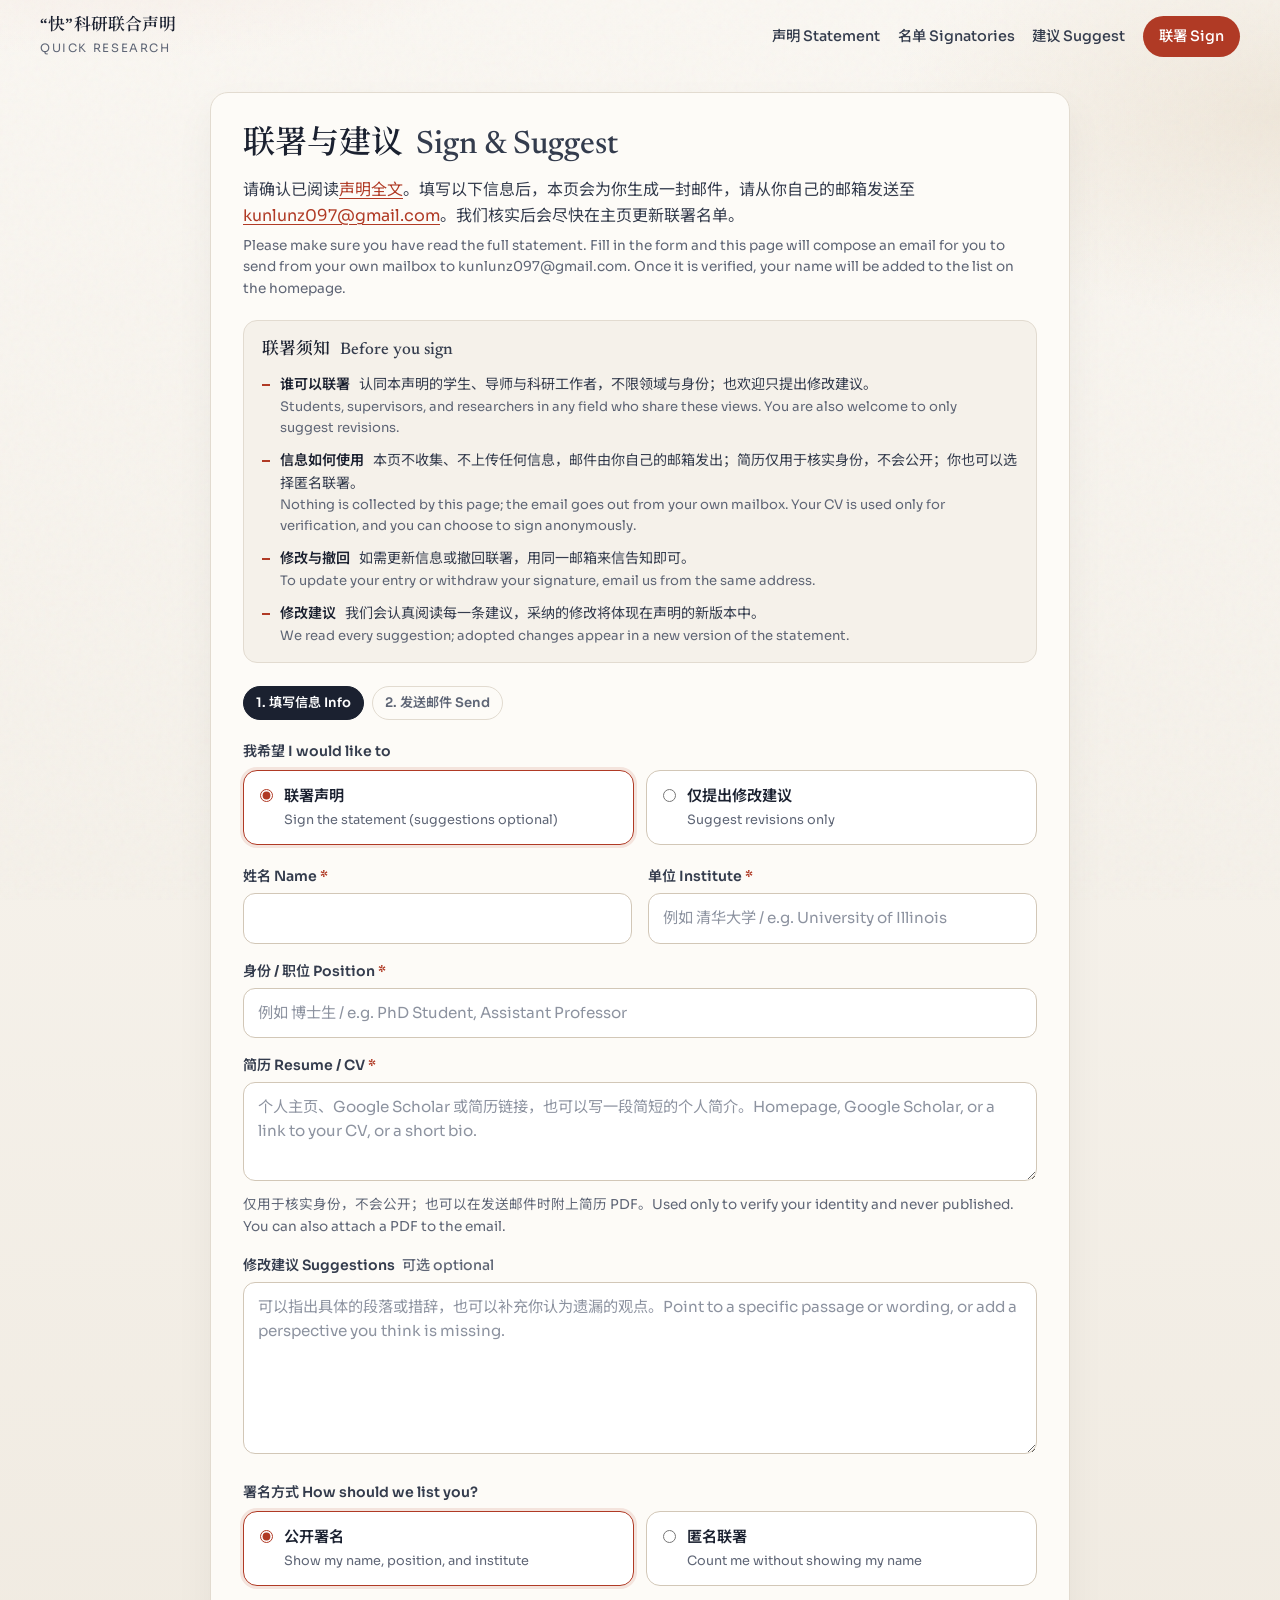
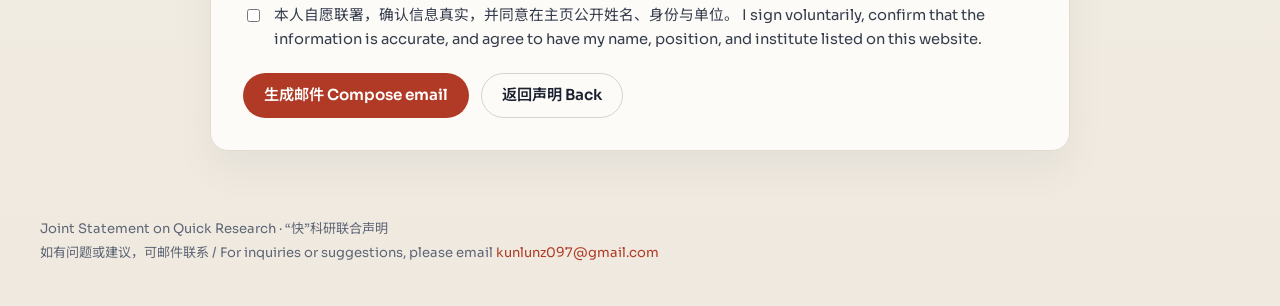
==== sign.html @ 941768a2 "Add bilingual Joint Statement on Quick Research site A static GitHub Pages site modeled on the layou" ====
<!doctype html>
<html lang="zh-CN">
<head>
  <meta charset="utf-8">
  <meta name="viewport" content="width=device-width, initial-scale=1">
  <title>联署与建议 · “快”科研联合声明 · Sign &amp; Suggest</title>
  <meta name="description" content="联署《“快”科研联合声明》或提出修改建议 / Sign the Joint Statement on Quick Research or suggest revisions.">
  <meta name="theme-color" content="#f5f1ea">
  <link rel="icon" href="static/favicon.svg" type="image/svg+xml">
  <link rel="preconnect" href="https://fonts.googleapis.com">
  <link rel="preconnect" href="https://fonts.gstatic.com" crossorigin>
  <link rel="stylesheet" href="https://fonts.googleapis.com/css2?family=Newsreader:ital,opsz,wght@0,6..72,400;0,6..72,500;0,6..72,600;1,6..72,400;1,6..72,500&family=Noto+Sans+SC:wght@400;500;600;700&family=Noto+Serif+SC:wght@500;600;700&family=Sora:wght@400;500;600;700&display=swap" media="print" onload="this.media='all'">
  <noscript><link rel="stylesheet" href="https://fonts.googleapis.com/css2?family=Newsreader:ital,opsz,wght@0,6..72,400;0,6..72,500;0,6..72,600;1,6..72,400;1,6..72,500&family=Noto+Sans+SC:wght@400;500;600;700&family=Noto+Serif+SC:wght@500;600;700&family=Sora:wght@400;500;600;700&display=swap"></noscript>
  <link rel="stylesheet" href="static/style.css">
  <script src="static/sign.js" defer></script>
</head>
<body>
  <div class="site">
    <header class="masthead">
      <div class="topbar">
        <a class="brand" href="./">
          <span class="brand-mark">“快”科研联合声明</span>
          <span class="brand-sub">Quick Research</span>
        </a>
        <nav class="nav" aria-label="Primary">
          <a href="./#statement">声明 Statement</a>
          <a href="./#list">名单 Signatories</a>
          <a href="sign.html?mode=suggest">建议 Suggest</a>
          <a class="nav-cta" href="sign.html">联署 Sign</a>
        </nav>
      </div>
    </header>

    <main class="page">
      <section class="form-shell" aria-labelledby="sign-title">
        <h1 id="sign-title">联署与建议 <span class="title-en">Sign &amp; Suggest</span></h1>
        <p class="lede">
          请确认已阅读<a href="./#statement">声明全文</a>。填写以下信息后，本页会为你生成一封邮件，请从你自己的邮箱发送至
          <a href="mailto:kunlunz097@gmail.com">kunlunz097@gmail.com</a>。我们核实后会尽快在主页更新联署名单。
        </p>
        <p class="hint">
          Please make sure you have read the full statement. Fill in the form and this page will compose an email for you to send from your own mailbox to kunlunz097@gmail.com. Once it is verified, your name will be added to the list on the homepage.
        </p>

        <div class="notes">
          <p class="notes-title">联署须知 <span class="title-en">Before you sign</span></p>
          <ul>
            <li>
              <strong>谁可以联署</strong>
              认同本声明的学生、导师与科研工作者，不限领域与身份；也欢迎只提出修改建议。
              <span>Students, supervisors, and researchers in any field who share these views. You are also welcome to only suggest revisions.</span>
            </li>
            <li>
              <strong>信息如何使用</strong>
              本页不收集、不上传任何信息，邮件由你自己的邮箱发出；简历仅用于核实身份，不会公开；你也可以选择匿名联署。
              <span>Nothing is collected by this page; the email goes out from your own mailbox. Your CV is used only for verification, and you can choose to sign anonymously.</span>
            </li>
            <li>
              <strong>修改与撤回</strong>
              如需更新信息或撤回联署，用同一邮箱来信告知即可。
              <span>To update your entry or withdraw your signature, email us from the same address.</span>
            </li>
            <li>
              <strong>修改建议</strong>
              我们会认真阅读每一条建议，采纳的修改将体现在声明的新版本中。
              <span>We read every suggestion; adopted changes appear in a new version of the statement.</span>
            </li>
          </ul>
        </div>

        <div class="steps">
          <div class="step active" data-step="1">1. 填写信息 Info</div>
          <div class="step" data-step="2">2. 发送邮件 Send</div>
        </div>

        <form id="sign-form" data-version="v1.0">
          <fieldset class="mode-switch">
            <legend>我希望 I would like to</legend>
            <div class="mode-options">
              <label class="mode-option">
                <input type="radio" name="mode" value="sign" checked>
                <span>
                  <strong>联署声明</strong>
                  <small>Sign the statement (suggestions optional)</small>
                </span>
              </label>
              <label class="mode-option">
                <input type="radio" name="mode" value="suggest">
                <span>
                  <strong>仅提出修改建议</strong>
                  <small>Suggest revisions only</small>
                </span>
              </label>
            </div>
          </fieldset>

          <div class="grid two">
            <div>
              <label for="name">姓名 Name <span class="req">*</span></label>
              <input id="name" name="name" required maxlength="80" autocomplete="name">
            </div>
            <div>
              <label for="institute">单位 Institute <span class="req">*</span></label>
              <input id="institute" name="institute" required maxlength="160" autocomplete="organization" placeholder="例如 清华大学 / e.g. University of Illinois">
            </div>
          </div>

          <div class="field">
            <label for="position">
              身份 / 职位 Position
              <span class="req" data-show-in="sign">*</span>
              <span class="optional" data-show-in="suggest" hidden>可选 optional</span>
            </label>
            <input id="position" name="position" required maxlength="80" list="position-options" placeholder="例如 博士生 / e.g. PhD Student, Assistant Professor">
            <datalist id="position-options">
              <option value="本科生 Undergraduate Student"></option>
              <option value="硕士生 Master's Student"></option>
              <option value="博士生 PhD Student"></option>
              <option value="博士后 Postdoctoral Researcher"></option>
              <option value="助理教授 Assistant Professor"></option>
              <option value="副教授 Associate Professor"></option>
              <option value="教授 Professor"></option>
              <option value="研究员 Research Scientist"></option>
              <option value="工程师 Engineer"></option>
            </datalist>
          </div>

          <div class="field">
            <label for="resume">
              简历 Resume / CV
              <span class="req" data-show-in="sign">*</span>
              <span class="optional" data-show-in="suggest" hidden>可选 optional</span>
            </label>
            <textarea id="resume" name="resume" rows="3" required maxlength="2000" placeholder="个人主页、Google Scholar 或简历链接，也可以写一段简短的个人简介。Homepage, Google Scholar, or a link to your CV, or a short bio."></textarea>
            <p class="hint">仅用于核实身份，不会公开；也可以在发送邮件时附上简历 PDF。Used only to verify your identity and never published. You can also attach a PDF to the email.</p>
          </div>

          <div class="field">
            <label for="suggestions">
              修改建议 Suggestions
              <span class="req" data-show-in="suggest" hidden>*</span>
              <span class="optional" data-show-in="sign">可选 optional</span>
            </label>
            <textarea id="suggestions" name="suggestions" rows="6" maxlength="6000" placeholder="可以指出具体的段落或措辞，也可以补充你认为遗漏的观点。Point to a specific passage or wording, or add a perspective you think is missing."></textarea>
          </div>

          <fieldset class="mode-switch" id="listing-row">
            <legend>署名方式 How should we list you?</legend>
            <div class="mode-options">
              <label class="mode-option">
                <input type="radio" name="listing" value="public" checked>
                <span>
                  <strong>公开署名</strong>
                  <small>Show my name, position, and institute</small>
                </span>
              </label>
              <label class="mode-option">
                <input type="radio" name="listing" value="anonymous">
                <span>
                  <strong>匿名联署</strong>
                  <small>Count me without showing my name</small>
                </span>
              </label>
            </div>
          </fieldset>

          <label class="checkbox" id="consent-row">
            <input type="checkbox" id="consent" name="consent" required>
            <span data-show-in-listing="public">
              本人自愿联署，确认信息真实，并同意在主页公开姓名、身份与单位。
              I sign voluntarily, confirm that the information is accurate, and agree to have my name, position, and institute listed on this website.
            </span>
            <span data-show-in-listing="anonymous" hidden>
              本人自愿联署，确认信息真实；我选择匿名联署，主页只计入人数，不公开我的姓名与单位。
              I sign voluntarily and confirm that the information is accurate. I choose to sign anonymously: I am counted, but my name and institute are not shown.
            </span>
          </label>

          <div class="actions">
            <button class="btn btn-primary" type="submit">生成邮件 Compose email</button>
            <a class="btn btn-ghost" href="./">返回声明 Back</a>
          </div>
        </form>

        <section class="send-step" id="send-step" aria-labelledby="send-title" hidden>
          <h2 id="send-title" tabindex="-1">最后一步：从你的邮箱发送 <span class="title-en">Last step: send it from your mailbox</span></h2>
          <p class="hint">
            建议使用机构邮箱发送，便于我们核实身份；如需附上简历 PDF，请在发送前添加附件。
            An institutional address helps us verify your signature. To include a CV, attach it before sending.
          </p>

          <div class="mail-card">
            <div class="mail-row">
              <span class="mail-key">收件人 To</span>
              <span class="mail-val" id="mail-to">kunlunz097@gmail.com</span>
              <button class="copy-btn" type="button" data-copy="mail-to">复制 Copy</button>
            </div>
            <div class="mail-row">
              <span class="mail-key">主题 Subject</span>
              <span class="mail-val" id="mail-subject"></span>
              <button class="copy-btn" type="button" data-copy="mail-subject">复制 Copy</button>
            </div>
            <div class="mail-row mail-row-body">
              <span class="mail-key">正文 Body</span>
              <button class="copy-btn" type="button" data-copy="mail-body">复制 Copy</button>
              <pre class="mail-body" id="mail-body"></pre>
            </div>
          </div>

          <div class="actions">
            <a class="btn btn-primary" id="send-mailto" href="mailto:kunlunz097@gmail.com">用邮件客户端发送 Mail app</a>
            <a class="btn btn-ghost" id="send-gmail" href="https://mail.google.com/" target="_blank" rel="noopener noreferrer">用 Gmail 发送</a>
            <a class="btn btn-ghost" id="send-outlook" href="https://outlook.office.com/" target="_blank" rel="noopener noreferrer">用 Outlook 发送</a>
          </div>
          <p class="hint" id="long-note" hidden>
            正文较长，部分邮件客户端可能无法完整带入；如有缺失，请用“复制”按钮粘贴正文。
            The message is long and some mail apps may cut it off; if so, paste the body with the Copy button.
          </p>
          <p class="hint">
            如果以上按钮都无法打开邮箱，请复制收件人、主题与正文，在任意邮箱中手动发送。
            If none of the buttons work, copy the address, subject, and body into any email client.
          </p>
          <div class="actions">
            <button class="btn btn-ghost" type="button" id="edit-again">← 返回修改 Edit</button>
          </div>
        </section>
      </section>
    </main>

    <footer class="footer">
      <p>Joint Statement on Quick Research · “快”科研联合声明</p>
      <p>
        如有问题或建议，可邮件联系 /
        For inquiries or suggestions, please email
        <a href="mailto:kunlunz097@gmail.com">kunlunz097@gmail.com</a>
      </p>
    </footer>
  </div>
</body>
</html>
---- static/style.css ----
/* “快”科研联合声明 · Joint Statement on Quick Research */

:root {
  --ink: #1b2130;
  --ink-soft: #343c4d;
  --muted: #5f6676;
  --line: #e2dbd0;
  --line-strong: #d2c7b7;
  --paper: #f5f1ea;
  --sheet: #fdfbf7;
  --accent: #b03a25;
  --accent-deep: #8a2b1a;
  --accent-soft: #f7e7e1;
  --gold: #b08a52;
  --measure: 52rem;
  --shell: 1200px;
  --gutter: 2.5rem;
  --serif: "Newsreader", "Noto Serif SC", "Source Han Serif SC", "Songti SC", "STSong", "SimSun", Georgia, serif;
  --sans: "Sora", "Noto Sans SC", "PingFang SC", "Hiragino Sans GB", "Microsoft YaHei", system-ui, sans-serif;
  --ease: cubic-bezier(0.22, 1, 0.36, 1);
  color-scheme: light;
}

* { box-sizing: border-box; }

[hidden] { display: none !important; }

html {
  scroll-behavior: smooth;
  -webkit-text-size-adjust: 100%;
  text-size-adjust: 100%;
}

body {
  margin: 0;
  min-height: 100vh;
  color: var(--ink);
  font-family: var(--sans);
  font-weight: 400;
  line-height: 1.6;
  background-color: var(--paper);
  background-image:
    radial-gradient(900px 420px at 10% -10%, rgba(176, 58, 37, 0.1), transparent 60%),
    radial-gradient(720px 380px at 100% 6%, rgba(176, 138, 82, 0.14), transparent 55%),
    linear-gradient(180deg, #faf7f2 0%, var(--paper) 45%, #efe9df 100%);
  -webkit-font-smoothing: antialiased;
}

/* Paper grain */
body::before {
  content: "";
  position: fixed;
  inset: 0;
  z-index: 0;
  pointer-events: none;
  opacity: 0.035;
  background-image: url("data:image/svg+xml,%3Csvg xmlns='http://www.w3.org/2000/svg' viewBox='0 0 200 200'%3E%3Cfilter id='n'%3E%3CfeTurbulence type='fractalNoise' baseFrequency='0.85' numOctaves='3' stitchTiles='stitch'/%3E%3C/filter%3E%3Crect width='100%25' height='100%25' filter='url(%23n)'/%3E%3C/svg%3E");
}

a {
  color: var(--accent);
  text-decoration-thickness: 1px;
  text-underline-offset: 0.18em;
}
a:hover { color: var(--accent-deep); }

:focus-visible {
  outline: 2px solid var(--accent);
  outline-offset: 3px;
}

h1, h2 { text-wrap: balance; }
p, li { text-wrap: pretty; }

.site {
  position: relative;
  z-index: 1;
}

/* —— Masthead —— */
.masthead {
  width: min(var(--shell), calc(100% - var(--gutter)));
  margin: 0 auto;
  padding: 0.85rem 0 0;
}

.topbar {
  display: flex;
  justify-content: space-between;
  align-items: center;
  gap: 1rem;
  padding: 0.15rem 0 0.7rem;
}

.brand {
  display: grid;
  gap: 0.15rem;
  color: inherit;
  text-decoration: none;
}
.brand:hover { color: inherit; }
.brand-mark {
  font-family: var(--serif);
  font-size: 1.05rem;
  font-weight: 600;
  line-height: 1.2;
  letter-spacing: 0.01em;
}
.brand-sub {
  font-size: 0.72rem;
  letter-spacing: 0.14em;
  text-transform: uppercase;
  color: var(--muted);
}

.nav {
  display: flex;
  flex-wrap: wrap;
  align-items: center;
  gap: 0.4rem 1.1rem;
  font-size: 0.9rem;
}
.nav a {
  color: var(--ink-soft);
  font-weight: 500;
  text-decoration: none;
}
.nav a:hover { color: var(--accent); }
.nav .nav-cta {
  padding: 0.55rem 1rem;
  border-radius: 999px;
  background: var(--accent);
  color: #fff;
  transition: background 0.25s var(--ease), transform 0.25s var(--ease);
}
.nav .nav-cta:hover {
  background: var(--accent-deep);
  color: #fff;
  transform: translateY(-1px);
}

/* —— Hero —— */
.hero {
  position: relative;
  width: min(var(--shell), calc(100% - var(--gutter)));
  margin: 0 auto;
  padding: 0.75rem 0 2rem;
  border-bottom: 1px solid var(--line);
}

.hero-inner {
  max-width: 46rem;
  animation: rise 0.9s var(--ease) both;
}

.hero-kicker {
  display: inline-flex;
  align-items: center;
  gap: 0.6rem;
  margin: 0 0 1.1rem;
  font-size: 0.78rem;
  font-weight: 600;
  letter-spacing: 0.16em;
  text-transform: uppercase;
  color: var(--accent);
}
.hero-kicker svg { flex: 0 0 auto; }

.hero-brand {
  margin: 0;
  font-family: var(--serif);
  font-size: clamp(2.5rem, 6vw, 3.9rem);
  font-weight: 600;
  line-height: 1.08;
  letter-spacing: -0.02em;
  color: var(--ink);
}

.hero-brand-en {
  display: block;
  margin-top: 0.5rem;
  font-size: clamp(1.15rem, 2.4vw, 1.55rem);
  font-weight: 500;
  letter-spacing: 0.005em;
  color: var(--ink-soft);
}

.hero-lead {
  max-width: 36rem;
  margin: 1.2rem 0 0;
  font-family: var(--serif);
  font-size: 1.15rem;
  line-height: 1.7;
  color: var(--ink-soft);
}

.hero-actions {
  display: flex;
  flex-wrap: wrap;
  gap: 0.75rem;
  margin-top: 1.6rem;
}

/* A seal stamp: the traditional way to sign a document. */
.seal {
  display: none;
  position: absolute;
  top: 50%;
  right: 4%;
  width: 8.25rem;
  height: 8.25rem;
  place-items: center;
  border-radius: 12px;
  background: var(--accent);
  color: #fbf3ec;
  box-shadow:
    inset 0 0 0 5px var(--accent),
    inset 0 0 0 7px rgba(251, 243, 236, 0.85),
    0 14px 30px rgba(138, 43, 26, 0.18);
  transform: translateY(-50%) rotate(-6deg);
  animation: stamp 0.9s var(--ease) 0.25s both;
}
/* Two characters per row, read left to right: 快而 / 不苟. */
.seal span {
  display: block;
  width: 2.2em;
  font-family: "Noto Serif SC", "Source Han Serif SC", "Songti SC", "STSong", serif;
  font-size: 2.45rem;
  font-weight: 700;
  line-height: 1.1;
  letter-spacing: 0.04em;
  text-align: center;
}

/* —— Buttons —— */
.btn {
  appearance: none;
  display: inline-flex;
  align-items: center;
  justify-content: center;
  gap: 0.4rem;
  padding: 0.78rem 1.25rem;
  border: 1px solid transparent;
  border-radius: 999px;
  font: inherit;
  font-size: 0.95rem;
  font-weight: 600;
  line-height: 1.2;
  text-decoration: none;
  cursor: pointer;
  transition: background 0.25s var(--ease), border-color 0.25s var(--ease), color 0.25s var(--ease), transform 0.25s var(--ease);
}
.btn:hover { transform: translateY(-1px); }
.btn-primary { background: var(--accent); color: #fff; }
.btn-primary:hover { background: var(--accent-deep); color: #fff; }
.btn-ghost {
  background: transparent;
  border-color: rgba(27, 33, 48, 0.18);
  color: var(--ink);
}
.btn-ghost:hover {
  background: rgba(255, 255, 255, 0.6);
  color: var(--ink);
}

/* —— Reading column —— */
.rail {
  width: min(var(--shell), calc(100% - var(--gutter)));
  margin: 0 auto;
  padding: 0 0 4rem;
}

.reader {
  width: min(var(--measure), 100%);
  margin: 0 auto;
  padding-top: 2.25rem;
}

.lang-dock {
  position: sticky;
  top: 0;
  z-index: 5;
  display: flex;
  justify-content: space-between;
  align-items: center;
  gap: 1rem;
  margin: 0 0 1.75rem;
  padding: 0.85rem 0;
  background: rgba(247, 243, 237, 0.95);
  -webkit-backdrop-filter: blur(10px);
  backdrop-filter: blur(10px);
  border-bottom: 1px solid var(--line);
}

.lang-tabs {
  display: inline-flex;
  gap: 0.15rem;
  padding: 0.18rem;
  border: 1px solid var(--line);
  border-radius: 999px;
  background: rgba(255, 255, 255, 0.7);
}
.lang-tab {
  appearance: none;
  padding: 0.42rem 0.95rem;
  border: 0;
  border-radius: 999px;
  background: transparent;
  color: var(--muted);
  font: inherit;
  font-size: 0.88rem;
  font-weight: 600;
  cursor: pointer;
  transition: background 0.2s var(--ease), color 0.2s var(--ease);
}
.lang-tab:hover { color: var(--ink); }
.lang-tab.active {
  background: var(--ink);
  color: #fff;
}

.revise-chip {
  display: inline-flex;
  align-items: center;
  gap: 0.55rem;
  max-width: min(22rem, 58%);
  padding: 0.38rem 0.7rem 0.38rem 0.45rem;
  border: 1px solid var(--line);
  border-radius: 999px;
  background: rgba(253, 251, 247, 0.85);
  color: var(--ink);
  text-decoration: none;
  transition: border-color 0.2s var(--ease), background 0.2s var(--ease), color 0.2s var(--ease);
}
.revise-chip:hover {
  border-color: rgba(176, 58, 37, 0.4);
  background: var(--accent-soft);
  color: var(--accent-deep);
}
.revise-chip-icon {
  flex: 0 0 auto;
  display: inline-flex;
  align-items: center;
  justify-content: center;
  width: 1.55rem;
  height: 1.55rem;
  border: 1px solid rgba(176, 58, 37, 0.3);
  border-radius: 999px;
  color: var(--accent);
}
.revise-chip-text {
  min-width: 0;
  display: flex;
  flex-direction: column;
  gap: 0.05rem;
  line-height: 1.2;
}
.revise-chip-label {
  font-size: 0.9rem;
  font-weight: 600;
  letter-spacing: 0.02em;
  color: var(--ink-soft);
}
.revise-chip:hover .revise-chip-label { color: var(--accent); }
.revise-chip-title {
  overflow: hidden;
  font-size: 0.78rem;
  font-weight: 500;
  color: var(--ink-soft);
  white-space: nowrap;
  text-overflow: ellipsis;
}
.revise-chip-arrow {
  flex: 0 0 auto;
  font-size: 0.85rem;
  color: var(--muted);
}
.revise-chip:hover .revise-chip-arrow { color: var(--accent); }

.lang-panel.active { animation: fade 0.45s var(--ease) both; }

/* —— Statement document —— */
.statement-doc {
  font-family: var(--serif);
  color: var(--ink);
}

.statement-doc[lang="zh-CN"] {
  font-size: 1.125rem;
  line-height: 1.95;
  letter-spacing: 0.02em;
}

.statement-doc[lang="en"] {
  font-size: 1.125rem;
  line-height: 1.75;
}

.statement-doc .doc-head {
  margin-bottom: 2rem;
  padding-bottom: 1.5rem;
  border-bottom: 1px solid var(--line);
}

.statement-doc h1 {
  margin: 0;
  font-size: clamp(1.7rem, 3vw, 2.15rem);
  font-weight: 600;
  line-height: 1.25;
  letter-spacing: -0.01em;
}

.statement-doc .subtitle {
  margin: 0.7rem 0 0;
  color: var(--muted);
  font-size: 1.05rem;
}
.statement-doc .subtitle strong {
  color: var(--ink);
  font-weight: 700;
}

.statement-doc .subtitle-note {
  margin: 0.35rem 0 0;
  color: var(--muted);
  font-size: 0.95rem;
  text-wrap: balance;
}

/* Set the Chinese dash in a CJK font so its two halves join into one line. */
.zh-dash {
  font-family: "Noto Serif SC", "Source Han Serif SC", "Songti SC", "STSong", "SimSun", serif;
  letter-spacing: 0;
}

.statement-doc[lang="zh-CN"] .doc-head h1 { text-align: center; }
.statement-doc[lang="zh-CN"] .doc-head .subtitle,
.statement-doc[lang="zh-CN"] .doc-head .subtitle-note { text-align: right; }

.statement-doc .lead {
  margin: 1.5rem 0 0;
  color: var(--ink-soft);
  font-size: 1.12rem;
}

.statement-doc[lang="zh-CN"] .lead,
.statement-doc[lang="zh-CN"] > p:not(.closing-line):not(.closing):not(.doc-meta) {
  text-indent: 2em;
}

.statement-doc h2 {
  margin: 2.4rem 0 0.85rem;
  padding-top: 0.35rem;
  font-size: 1.2rem;
  font-weight: 600;
  letter-spacing: 0.01em;
  color: var(--ink);
  scroll-margin-top: 4.75rem;
}
.statement-doc h2::before {
  content: "";
  display: block;
  width: 2.25rem;
  height: 2px;
  margin-bottom: 0.85rem;
  background: var(--gold);
}

.statement-doc p { margin: 0 0 1.05rem; }

.statement-doc .points {
  margin: 0.75rem 0 1.25rem;
  padding: 0;
  list-style: none;
  counter-reset: point;
}
.statement-doc .points li {
  position: relative;
  margin: 0 0 1.5rem;
  padding: 0 0 0 2.1rem;
}
.statement-doc .points li::before {
  counter-increment: point;
  content: counter(point, decimal-leading-zero);
  position: absolute;
  top: 0.15rem;
  left: 0;
  font-family: var(--sans);
  font-size: 0.78rem;
  font-weight: 700;
  letter-spacing: 0.04em;
  color: var(--accent);
}
.statement-doc .points strong {
  display: block;
  margin-bottom: 0.4rem;
  font-weight: 600;
  color: var(--ink);
}
.statement-doc[lang="zh-CN"] .points li { line-height: 1.9; }

/* Speed we reject / speed we stand for */
.statement-doc .contrast {
  display: grid;
  grid-template-columns: repeat(2, minmax(0, 1fr));
  gap: 0.9rem;
  margin: 1.6rem 0 1.4rem;
}
.contrast-col {
  padding: 1.05rem 1.15rem 0.55rem;
  border: 1px solid var(--line);
  border-radius: 14px;
  background: var(--sheet);
}
.contrast-col.is-support {
  border-color: rgba(176, 58, 37, 0.32);
  background: linear-gradient(180deg, rgba(176, 58, 37, 0.06), rgba(176, 58, 37, 0.015) 70%), var(--sheet);
}
.statement-doc .contrast-title {
  display: flex;
  align-items: center;
  gap: 0.55rem;
  margin: 0 0 0.7rem;
  font-family: var(--sans);
  font-size: 0.92rem;
  font-weight: 600;
  letter-spacing: 0.03em;
  line-height: 1.3;
  color: var(--ink);
}
.contrast-mark {
  flex: 0 0 auto;
  display: inline-flex;
  align-items: center;
  justify-content: center;
  width: 1.4rem;
  height: 1.4rem;
  border-radius: 999px;
}
.is-reject .contrast-mark {
  background: #ebe5dc;
  color: var(--muted);
}
.is-support .contrast-mark {
  background: var(--accent);
  color: #fff;
}
.contrast-col ul {
  margin: 0;
  padding: 0;
  list-style: none;
}
.contrast-col li {
  position: relative;
  margin: 0 0 0.55rem;
  padding-left: 1rem;
  font-size: 1rem;
  line-height: 1.65;
}
.contrast-col li::before {
  content: "";
  position: absolute;
  top: 0.8em;
  left: 0;
  width: 0.45rem;
  height: 2px;
  background: var(--line-strong);
}
.is-reject li { color: var(--ink-soft); }
.is-support li::before { background: var(--accent); }

.statement-doc .pledge {
  margin: 0.25rem 0 1.5rem;
  padding: 0;
  list-style: none;
}
.statement-doc .pledge li {
  position: relative;
  margin: 0 0 0.7rem;
  padding-left: 1.6rem;
}
.statement-doc .pledge li::before {
  content: "";
  position: absolute;
  top: 0.85em;
  top: calc(0.5lh - 1px);
  left: 0.15rem;
  width: 0.75rem;
  height: 2px;
  background: var(--accent);
}

.statement-doc .closing-line {
  margin: 1.5rem 0 0.5rem;
  font-style: italic;
  color: var(--ink-soft);
}
.statement-doc[lang="zh-CN"] .closing-line {
  font-style: normal;
  font-weight: 600;
  text-indent: 2em;
}

.statement-doc .closing {
  margin: 1.75rem 0 0;
  padding: 1.25rem 1.35rem;
  border-left: 3px solid var(--accent);
  border-radius: 0 12px 12px 0;
  background: linear-gradient(135deg, rgba(176, 58, 37, 0.08), rgba(176, 138, 82, 0.08));
  color: var(--ink);
}

.statement-doc .doc-meta {
  margin: 1.25rem 0 0;
  font-family: var(--sans);
  font-size: 0.82rem;
  letter-spacing: 0.01em;
  color: var(--muted);
}

/* —— Further reading —— */
.reading {
  margin: 3rem 0 0;
  padding-top: 2rem;
  border-top: 1px solid var(--line);
}
.reading h2 {
  margin: 0 0 1rem;
  font-family: var(--serif);
  font-size: 1.25rem;
  font-weight: 600;
}
.reading-list {
  display: grid;
  gap: 0.65rem;
  margin: 0;
  padding: 0;
  list-style: none;
}
.reading-list a {
  display: grid;
  grid-template-columns: minmax(0, 1fr) auto;
  gap: 0.15rem 1rem;
  padding: 0.85rem 1rem;
  border: 1px solid var(--line);
  border-radius: 14px;
  background: rgba(253, 251, 247, 0.75);
  color: var(--ink);
  text-decoration: none;
  transition: border-color 0.2s var(--ease), background 0.2s var(--ease);
}
.reading-list a:hover {
  border-color: rgba(176, 58, 37, 0.4);
  background: var(--accent-soft);
}
.reading-name {
  font-size: 0.95rem;
  font-weight: 600;
}
.reading-desc {
  grid-column: 1;
  font-size: 0.85rem;
  color: var(--muted);
}
.reading-arrow {
  grid-column: 2;
  grid-row: 1 / span 2;
  align-self: center;
  color: var(--muted);
}
.reading-list a:hover .reading-arrow { color: var(--accent); }

/* —— Signatories —— */
.signatories {
  margin: 3rem 0 0;
  padding-top: 2rem;
  border-top: 1px solid var(--line);
  scroll-margin-top: 1rem;
  animation: rise 0.8s var(--ease) 0.08s both;
}

.signatories-head {
  display: flex;
  flex-wrap: wrap;
  justify-content: space-between;
  align-items: flex-end;
  gap: 1rem;
  margin-bottom: 1.25rem;
}
.signatories-head h2 {
  margin: 0;
  font-family: var(--serif);
  font-size: 1.45rem;
  font-weight: 600;
}
.count-line {
  margin: 0.35rem 0 0;
  color: var(--muted);
  font-size: 0.9rem;
}
.count {
  font-weight: 700;
  color: var(--accent);
}

.table-wrap {
  overflow-x: auto;
  border: 1px solid var(--line);
  border-radius: 14px;
  background: var(--sheet);
}

.sig-table {
  width: 100%;
  border-collapse: collapse;
  font-size: 0.92rem;
}
.sig-table th,
.sig-table td {
  padding: 0.7rem 0.85rem;
  border-bottom: 1px solid var(--line);
  text-align: left;
  vertical-align: top;
}
.sig-table th {
  font-size: 0.78rem;
  font-weight: 600;
  letter-spacing: 0.04em;
  text-transform: uppercase;
  color: var(--muted);
  background: #f8f1ec;
}
.sig-table tbody tr:last-child td { border-bottom: 0; }
.sig-table tbody tr:nth-child(even) { background: rgba(176, 58, 37, 0.025); }
.sig-table td:first-child {
  font-family: var(--serif);
  font-weight: 600;
  white-space: nowrap;
}

.sig-empty {
  padding: 1.6rem 1.25rem;
  border: 1px dashed var(--line-strong);
  border-radius: 14px;
  background: rgba(253, 251, 247, 0.6);
  color: var(--muted);
  font-size: 0.92rem;
  text-align: center;
}
.sig-empty p { margin: 0; }

/* —— Sign page —— */
.page {
  width: min(860px, calc(100% - var(--gutter)));
  margin: 0 auto;
  padding: 1.5rem 0 4rem;
}

.form-shell {
  padding: clamp(1.25rem, 4vw, 2rem);
  border: 1px solid var(--line);
  border-radius: 18px;
  background: var(--sheet);
  box-shadow: 0 18px 40px rgba(27, 33, 48, 0.05);
  animation: rise 0.7s var(--ease) both;
}
.form-shell h1 {
  margin: 0 0 0.75rem;
  font-family: var(--serif);
  font-size: clamp(1.6rem, 3vw, 2rem);
  font-weight: 600;
  line-height: 1.25;
}
.title-en {
  margin-left: 0.35rem;
  font-weight: 500;
  color: var(--ink-soft);
}

.lede {
  margin: 0 0 0.4rem;
  color: var(--ink-soft);
}

.hint {
  margin: 0.35rem 0 0;
  color: var(--muted);
  font-size: 0.85rem;
}

.notes {
  margin: 1.25rem 0 0;
  padding: 1rem 1.15rem 0.35rem;
  border: 1px solid var(--line);
  border-radius: 14px;
  background: var(--paper);
}
.notes-title {
  margin: 0 0 0.6rem;
  font-family: var(--serif);
  font-size: 1.05rem;
  font-weight: 600;
}
.notes ul {
  margin: 0;
  padding: 0;
  list-style: none;
}
.notes li {
  position: relative;
  margin: 0 0 0.7rem;
  padding-left: 1.1rem;
  font-size: 0.88rem;
  color: var(--ink-soft);
}
.notes li::before {
  content: "";
  position: absolute;
  top: 0.75em;
  left: 0;
  width: 0.5rem;
  height: 2px;
  background: var(--accent);
}
.notes li strong {
  margin-right: 0.4rem;
  color: var(--ink);
  font-weight: 600;
}
.notes li span {
  display: block;
  color: var(--muted);
  font-size: 0.82rem;
}

.steps {
  display: flex;
  flex-wrap: wrap;
  gap: 0.5rem;
  margin: 1.4rem 0 0.25rem;
}
.step {
  padding: 0.35rem 0.75rem;
  border: 1px solid var(--line);
  border-radius: 999px;
  color: var(--muted);
  font-size: 0.82rem;
  font-weight: 600;
}
.step.active {
  border-color: var(--ink);
  background: var(--ink);
  color: #fff;
}
.step.done {
  border-color: transparent;
  background: var(--accent-soft);
  color: var(--accent-deep);
}

.mode-switch {
  min-width: 0;
  margin: 1.25rem 0 0;
  padding: 0;
  border: 0;
}
.mode-switch legend,
.field-label {
  display: block;
  margin-bottom: 0.45rem;
  padding: 0;
  font-size: 0.88rem;
  font-weight: 600;
  color: var(--ink-soft);
}
.mode-options {
  display: grid;
  grid-template-columns: repeat(2, minmax(0, 1fr));
  gap: 0.75rem;
}
.mode-option {
  display: flex;
  align-items: flex-start;
  gap: 0.7rem;
  margin: 0;
  padding: 0.85rem 1rem;
  border: 1px solid var(--line-strong);
  border-radius: 14px;
  background: #fff;
  cursor: pointer;
  transition: border-color 0.2s var(--ease), box-shadow 0.2s var(--ease);
}
.mode-option:hover { border-color: rgba(176, 58, 37, 0.45); }
.mode-option:has(input:checked) {
  border-color: var(--accent);
  box-shadow: 0 0 0 3px rgba(176, 58, 37, 0.12);
}
.mode-option input {
  flex: 0 0 auto;
  margin: 0.3rem 0 0;
  accent-color: var(--accent);
}
.mode-option strong {
  display: block;
  font-size: 0.95rem;
  font-weight: 600;
  color: var(--ink);
}
.mode-option small {
  display: block;
  margin-top: 0.1rem;
  font-size: 0.8rem;
  color: var(--muted);
}

.grid {
  display: grid;
  gap: 1rem;
  margin-top: 1.25rem;
}
.grid.two { grid-template-columns: repeat(2, minmax(0, 1fr)); }

.field { margin-top: 1rem; }

.field label,
.grid label {
  display: block;
  margin-bottom: 0.35rem;
  font-size: 0.88rem;
  font-weight: 600;
  color: var(--ink-soft);
}
.req { color: var(--accent); }
.optional {
  margin-left: 0.25rem;
  font-weight: 500;
  color: var(--muted);
}

input:not([type="radio"]):not([type="checkbox"]),
textarea {
  width: 100%;
  padding: 0.75rem 0.85rem;
  border: 1px solid var(--line-strong);
  border-radius: 12px;
  background: #fff;
  color: var(--ink);
  font: inherit;
  font-size: 0.95rem;
}
textarea {
  min-height: 5.5rem;
  line-height: 1.6;
  resize: vertical;
}
input::placeholder,
textarea::placeholder { color: #8d93a0; }
input:not([type="radio"]):not([type="checkbox"]):focus,
textarea:focus {
  outline: 2px solid rgba(176, 58, 37, 0.3);
  outline-offset: 0;
  border-color: var(--accent);
}

.checkbox {
  display: flex;
  align-items: flex-start;
  gap: 0.7rem;
  margin-top: 1.1rem;
  font-size: 0.92rem;
  color: var(--ink-soft);
  cursor: pointer;
}
.checkbox input {
  flex: 0 0 auto;
  margin-top: 0.3rem;
  accent-color: var(--accent);
}

.actions {
  display: flex;
  flex-wrap: wrap;
  gap: 0.75rem;
  margin-top: 1.35rem;
}

.send-step { margin-top: 1.25rem; }
.send-step h2 {
  margin: 0 0 0.5rem;
  font-family: var(--serif);
  font-size: 1.35rem;
  font-weight: 600;
  line-height: 1.3;
}
.send-step h2:focus { outline: none; }

.mail-card {
  margin-top: 1.1rem;
  overflow: hidden;
  border: 1px solid var(--line);
  border-radius: 14px;
  background: #fff;
}
.mail-row {
  display: grid;
  grid-template-columns: 7.5rem minmax(0, 1fr) auto;
  align-items: center;
  gap: 0.6rem 0.85rem;
  padding: 0.75rem 0.9rem;
  border-bottom: 1px solid var(--line);
}
.mail-row-body {
  align-items: start;
  border-bottom: 0;
}
.mail-row-body .copy-btn { grid-column: 3; }
.mail-key {
  font-size: 0.78rem;
  font-weight: 600;
  letter-spacing: 0.04em;
  color: var(--muted);
}
.mail-val {
  font-size: 0.92rem;
  font-weight: 500;
  overflow-wrap: anywhere;
}
.mail-body {
  grid-column: 1 / -1;
  max-height: 24rem;
  margin: 0;
  padding: 0.85rem 0.95rem;
  overflow: auto;
  border-radius: 10px;
  background: var(--paper);
  font-family: var(--sans);
  font-size: 0.88rem;
  line-height: 1.7;
  white-space: pre-wrap;
  overflow-wrap: anywhere;
}
.copy-btn {
  appearance: none;
  padding: 0.3rem 0.75rem;
  border: 1px solid var(--line-strong);
  border-radius: 999px;
  background: var(--sheet);
  color: var(--ink-soft);
  font: inherit;
  font-size: 0.8rem;
  font-weight: 600;
  white-space: nowrap;
  cursor: pointer;
  transition: border-color 0.2s var(--ease), color 0.2s var(--ease);
}
.copy-btn:hover {
  border-color: var(--accent);
  color: var(--accent);
}

/* —— Footer —— */
.footer {
  width: min(var(--shell), calc(100% - var(--gutter)));
  margin: 0 auto;
  padding: 0 0 2.5rem;
  color: var(--muted);
  font-size: 0.82rem;
}
.footer p { margin: 0.2rem 0; }
.footer a {
  color: var(--accent);
  text-decoration: none;
}
.footer a:hover { text-decoration: underline; }

@keyframes rise {
  from { opacity: 0; transform: translateY(14px); }
  to { opacity: 1; transform: translateY(0); }
}
@keyframes fade {
  from { opacity: 0; }
  to { opacity: 1; }
}
@keyframes stamp {
  from { opacity: 0; transform: translateY(-50%) rotate(-14deg) scale(1.25); }
  to { opacity: 1; transform: translateY(-50%) rotate(-6deg) scale(1); }
}

@media (min-width: 1000px) {
  .seal { display: grid; }
}

@media (max-width: 720px) {
  :root { --gutter: 2rem; }
  .topbar {
    flex-direction: column;
    align-items: flex-start;
  }
  .hero { padding-top: 0.35rem; }
  .revise-chip-title { display: none; }
  .revise-chip { padding-right: 0.8rem; }
  .statement-doc .contrast,
  .mode-options,
  .grid.two { grid-template-columns: 1fr; }
  .statement-doc .points li { padding-left: 1.85rem; }
  .mail-row { grid-template-columns: minmax(0, 1fr) auto; }
  .mail-row .mail-key { grid-column: 1 / -1; }
  .mail-row-body .mail-key { grid-column: 1; }
  .mail-row-body .copy-btn { grid-column: 2; }
}

@media (prefers-reduced-motion: reduce) {
  html { scroll-behavior: auto; }
  *, *::before, *::after {
    animation: none !important;
    transition: none !important;
  }
}
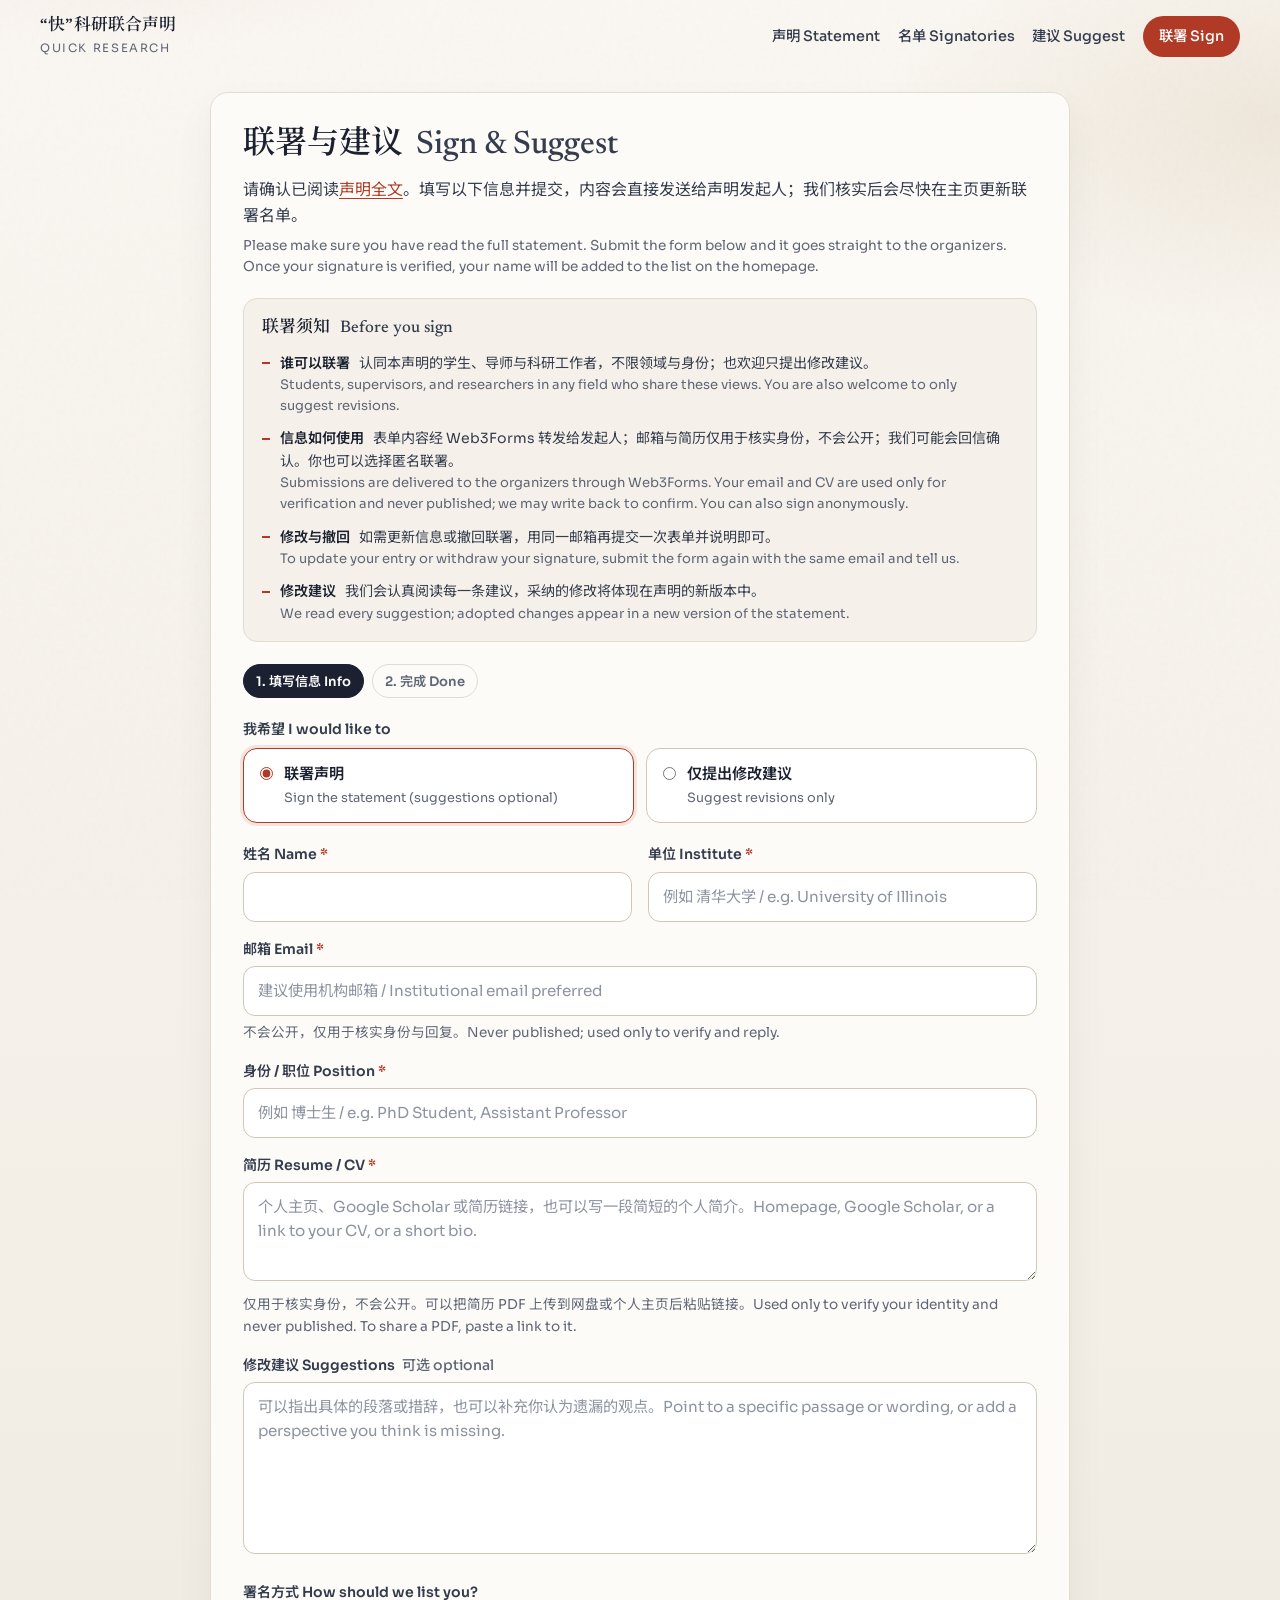
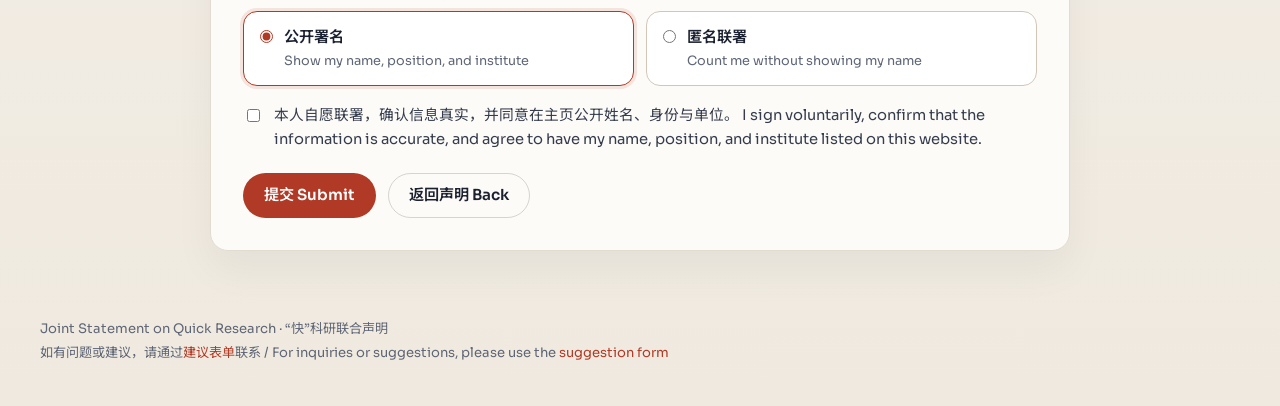
==== commit 2baf9cc4: "Send sign-up form through Web3Forms instead of exposing the email The page now submits to Web3Forms " ====
--- a/sign.html
+++ b/sign.html
@@ -35,11 +35,10 @@
       <section class="form-shell" aria-labelledby="sign-title">
         <h1 id="sign-title">联署与建议 <span class="title-en">Sign &amp; Suggest</span></h1>
         <p class="lede">
-          请确认已阅读<a href="./#statement">声明全文</a>。填写以下信息后，本页会为你生成一封邮件，请从你自己的邮箱发送至
-          <a href="mailto:kunlunz097@gmail.com">kunlunz097@gmail.com</a>。我们核实后会尽快在主页更新联署名单。
+          请确认已阅读<a href="./#statement">声明全文</a>。填写以下信息并提交，内容会直接发送给声明发起人；我们核实后会尽快在主页更新联署名单。
         </p>
         <p class="hint">
-          Please make sure you have read the full statement. Fill in the form and this page will compose an email for you to send from your own mailbox to kunlunz097@gmail.com. Once it is verified, your name will be added to the list on the homepage.
+          Please make sure you have read the full statement. Submit the form below and it goes straight to the organizers. Once your signature is verified, your name will be added to the list on the homepage.
         </p>
 
         <div class="notes">
@@ -52,13 +51,13 @@
             </li>
             <li>
               <strong>信息如何使用</strong>
-              本页不收集、不上传任何信息，邮件由你自己的邮箱发出；简历仅用于核实身份，不会公开；你也可以选择匿名联署。
-              <span>Nothing is collected by this page; the email goes out from your own mailbox. Your CV is used only for verification, and you can choose to sign anonymously.</span>
+              表单内容经 Web3Forms 转发给发起人；邮箱与简历仅用于核实身份，不会公开；我们可能会回信确认。你也可以选择匿名联署。
+              <span>Submissions are delivered to the organizers through Web3Forms. Your email and CV are used only for verification and never published; we may write back to confirm. You can also sign anonymously.</span>
             </li>
             <li>
               <strong>修改与撤回</strong>
-              如需更新信息或撤回联署，用同一邮箱来信告知即可。
-              <span>To update your entry or withdraw your signature, email us from the same address.</span>
+              如需更新信息或撤回联署，用同一邮箱再提交一次表单并说明即可。
+              <span>To update your entry or withdraw your signature, submit the form again with the same email and tell us.</span>
             </li>
             <li>
               <strong>修改建议</strong>
@@ -70,7 +69,7 @@
 
         <div class="steps">
           <div class="step active" data-step="1">1. 填写信息 Info</div>
-          <div class="step" data-step="2">2. 发送邮件 Send</div>
+          <div class="step" data-step="2">2. 完成 Done</div>
         </div>
 
         <form id="sign-form" data-version="v1.0">
@@ -103,6 +102,12 @@
               <label for="institute">单位 Institute <span class="req">*</span></label>
               <input id="institute" name="institute" required maxlength="160" autocomplete="organization" placeholder="例如 清华大学 / e.g. University of Illinois">
             </div>
+          </div>
+
+          <div class="field">
+            <label for="email">邮箱 Email <span class="req">*</span></label>
+            <input id="email" name="email" type="email" required maxlength="160" autocomplete="email" placeholder="建议使用机构邮箱 / Institutional email preferred">
+            <p class="hint">不会公开，仅用于核实身份与回复。Never published; used only to verify and reply.</p>
           </div>
 
           <div class="field">
@@ -132,7 +137,7 @@
               <span class="optional" data-show-in="suggest" hidden>可选 optional</span>
             </label>
             <textarea id="resume" name="resume" rows="3" required maxlength="2000" placeholder="个人主页、Google Scholar 或简历链接，也可以写一段简短的个人简介。Homepage, Google Scholar, or a link to your CV, or a short bio."></textarea>
-            <p class="hint">仅用于核实身份，不会公开；也可以在发送邮件时附上简历 PDF。Used only to verify your identity and never published. You can also attach a PDF to the email.</p>
+            <p class="hint">仅用于核实身份，不会公开。可以把简历 PDF 上传到网盘或个人主页后粘贴链接。Used only to verify your identity and never published. To share a PDF, paste a link to it.</p>
           </div>
 
           <div class="field">
@@ -176,52 +181,21 @@
             </span>
           </label>
 
+          <input type="checkbox" name="botcheck" class="botcheck" tabindex="-1" autocomplete="off" aria-hidden="true">
+
+          <p class="form-error" id="form-error" role="alert" hidden></p>
           <div class="actions">
-            <button class="btn btn-primary" type="submit">生成邮件 Compose email</button>
+            <button class="btn btn-primary" type="submit" id="submit-btn">提交 Submit</button>
             <a class="btn btn-ghost" href="./">返回声明 Back</a>
           </div>
         </form>
 
         <section class="send-step" id="send-step" aria-labelledby="send-title" hidden>
-          <h2 id="send-title" tabindex="-1">最后一步：从你的邮箱发送 <span class="title-en">Last step: send it from your mailbox</span></h2>
-          <p class="hint">
-            建议使用机构邮箱发送，便于我们核实身份；如需附上简历 PDF，请在发送前添加附件。
-            An institutional address helps us verify your signature. To include a CV, attach it before sending.
-          </p>
-
-          <div class="mail-card">
-            <div class="mail-row">
-              <span class="mail-key">收件人 To</span>
-              <span class="mail-val" id="mail-to">kunlunz097@gmail.com</span>
-              <button class="copy-btn" type="button" data-copy="mail-to">复制 Copy</button>
-            </div>
-            <div class="mail-row">
-              <span class="mail-key">主题 Subject</span>
-              <span class="mail-val" id="mail-subject"></span>
-              <button class="copy-btn" type="button" data-copy="mail-subject">复制 Copy</button>
-            </div>
-            <div class="mail-row mail-row-body">
-              <span class="mail-key">正文 Body</span>
-              <button class="copy-btn" type="button" data-copy="mail-body">复制 Copy</button>
-              <pre class="mail-body" id="mail-body"></pre>
-            </div>
-          </div>
-
+          <h2 id="send-title" tabindex="-1">已提交，谢谢！ <span class="title-en">Submitted. Thank you!</span></h2>
+          <p class="lede" id="done-text"></p>
           <div class="actions">
-            <a class="btn btn-primary" id="send-mailto" href="mailto:kunlunz097@gmail.com">用邮件客户端发送 Mail app</a>
-            <a class="btn btn-ghost" id="send-gmail" href="https://mail.google.com/" target="_blank" rel="noopener noreferrer">用 Gmail 发送</a>
-            <a class="btn btn-ghost" id="send-outlook" href="https://outlook.office.com/" target="_blank" rel="noopener noreferrer">用 Outlook 发送</a>
-          </div>
-          <p class="hint" id="long-note" hidden>
-            正文较长，部分邮件客户端可能无法完整带入；如有缺失，请用“复制”按钮粘贴正文。
-            The message is long and some mail apps may cut it off; if so, paste the body with the Copy button.
-          </p>
-          <p class="hint">
-            如果以上按钮都无法打开邮箱，请复制收件人、主题与正文，在任意邮箱中手动发送。
-            If none of the buttons work, copy the address, subject, and body into any email client.
-          </p>
-          <div class="actions">
-            <button class="btn btn-ghost" type="button" id="edit-again">← 返回修改 Edit</button>
+            <a class="btn btn-primary" href="./#list">查看联署名单 Signatories</a>
+            <a class="btn btn-ghost" href="./">返回声明 Back</a>
           </div>
         </section>
       </section>
@@ -230,9 +204,8 @@
     <footer class="footer">
       <p>Joint Statement on Quick Research · “快”科研联合声明</p>
       <p>
-        如有问题或建议，可邮件联系 /
-        For inquiries or suggestions, please email
-        <a href="mailto:kunlunz097@gmail.com">kunlunz097@gmail.com</a>
+        如有问题或建议，请通过<a href="sign.html?mode=suggest">建议表单</a>联系 /
+        For inquiries or suggestions, please use the <a href="sign.html?mode=suggest">suggestion form</a>
       </p>
     </footer>
   </div>
--- a/static/style.css
+++ b/static/style.css
@@ -994,70 +994,6 @@
 }
 .send-step h2:focus { outline: none; }
 
-.mail-card {
-  margin-top: 1.1rem;
-  overflow: hidden;
-  border: 1px solid var(--line);
-  border-radius: 14px;
-  background: #fff;
-}
-.mail-row {
-  display: grid;
-  grid-template-columns: 7.5rem minmax(0, 1fr) auto;
-  align-items: center;
-  gap: 0.6rem 0.85rem;
-  padding: 0.75rem 0.9rem;
-  border-bottom: 1px solid var(--line);
-}
-.mail-row-body {
-  align-items: start;
-  border-bottom: 0;
-}
-.mail-row-body .copy-btn { grid-column: 3; }
-.mail-key {
-  font-size: 0.78rem;
-  font-weight: 600;
-  letter-spacing: 0.04em;
-  color: var(--muted);
-}
-.mail-val {
-  font-size: 0.92rem;
-  font-weight: 500;
-  overflow-wrap: anywhere;
-}
-.mail-body {
-  grid-column: 1 / -1;
-  max-height: 24rem;
-  margin: 0;
-  padding: 0.85rem 0.95rem;
-  overflow: auto;
-  border-radius: 10px;
-  background: var(--paper);
-  font-family: var(--sans);
-  font-size: 0.88rem;
-  line-height: 1.7;
-  white-space: pre-wrap;
-  overflow-wrap: anywhere;
-}
-.copy-btn {
-  appearance: none;
-  padding: 0.3rem 0.75rem;
-  border: 1px solid var(--line-strong);
-  border-radius: 999px;
-  background: var(--sheet);
-  color: var(--ink-soft);
-  font: inherit;
-  font-size: 0.8rem;
-  font-weight: 600;
-  white-space: nowrap;
-  cursor: pointer;
-  transition: border-color 0.2s var(--ease), color 0.2s var(--ease);
-}
-.copy-btn:hover {
-  border-color: var(--accent);
-  color: var(--accent);
-}
-
 /* —— Footer —— */
 .footer {
   width: min(var(--shell), calc(100% - var(--gutter)));
@@ -1103,10 +1039,6 @@
   .mode-options,
   .grid.two { grid-template-columns: 1fr; }
   .statement-doc .points li { padding-left: 1.85rem; }
-  .mail-row { grid-template-columns: minmax(0, 1fr) auto; }
-  .mail-row .mail-key { grid-column: 1 / -1; }
-  .mail-row-body .mail-key { grid-column: 1; }
-  .mail-row-body .copy-btn { grid-column: 2; }
 }
 
 @media (prefers-reduced-motion: reduce) {
@@ -1116,3 +1048,22 @@
     transition: none !important;
   }
 }
+
+/* —— Form submission —— */
+.botcheck { display: none !important; }
+
+.form-error {
+  margin: 1rem 0 0;
+  padding: 0.75rem 0.9rem;
+  border: 1px solid #efc0c0;
+  border-radius: 12px;
+  background: #fdf0f0;
+  color: #8f2f2f;
+  font-size: 0.9rem;
+}
+
+.btn:disabled {
+  opacity: 0.6;
+  cursor: progress;
+  transform: none;
+}
